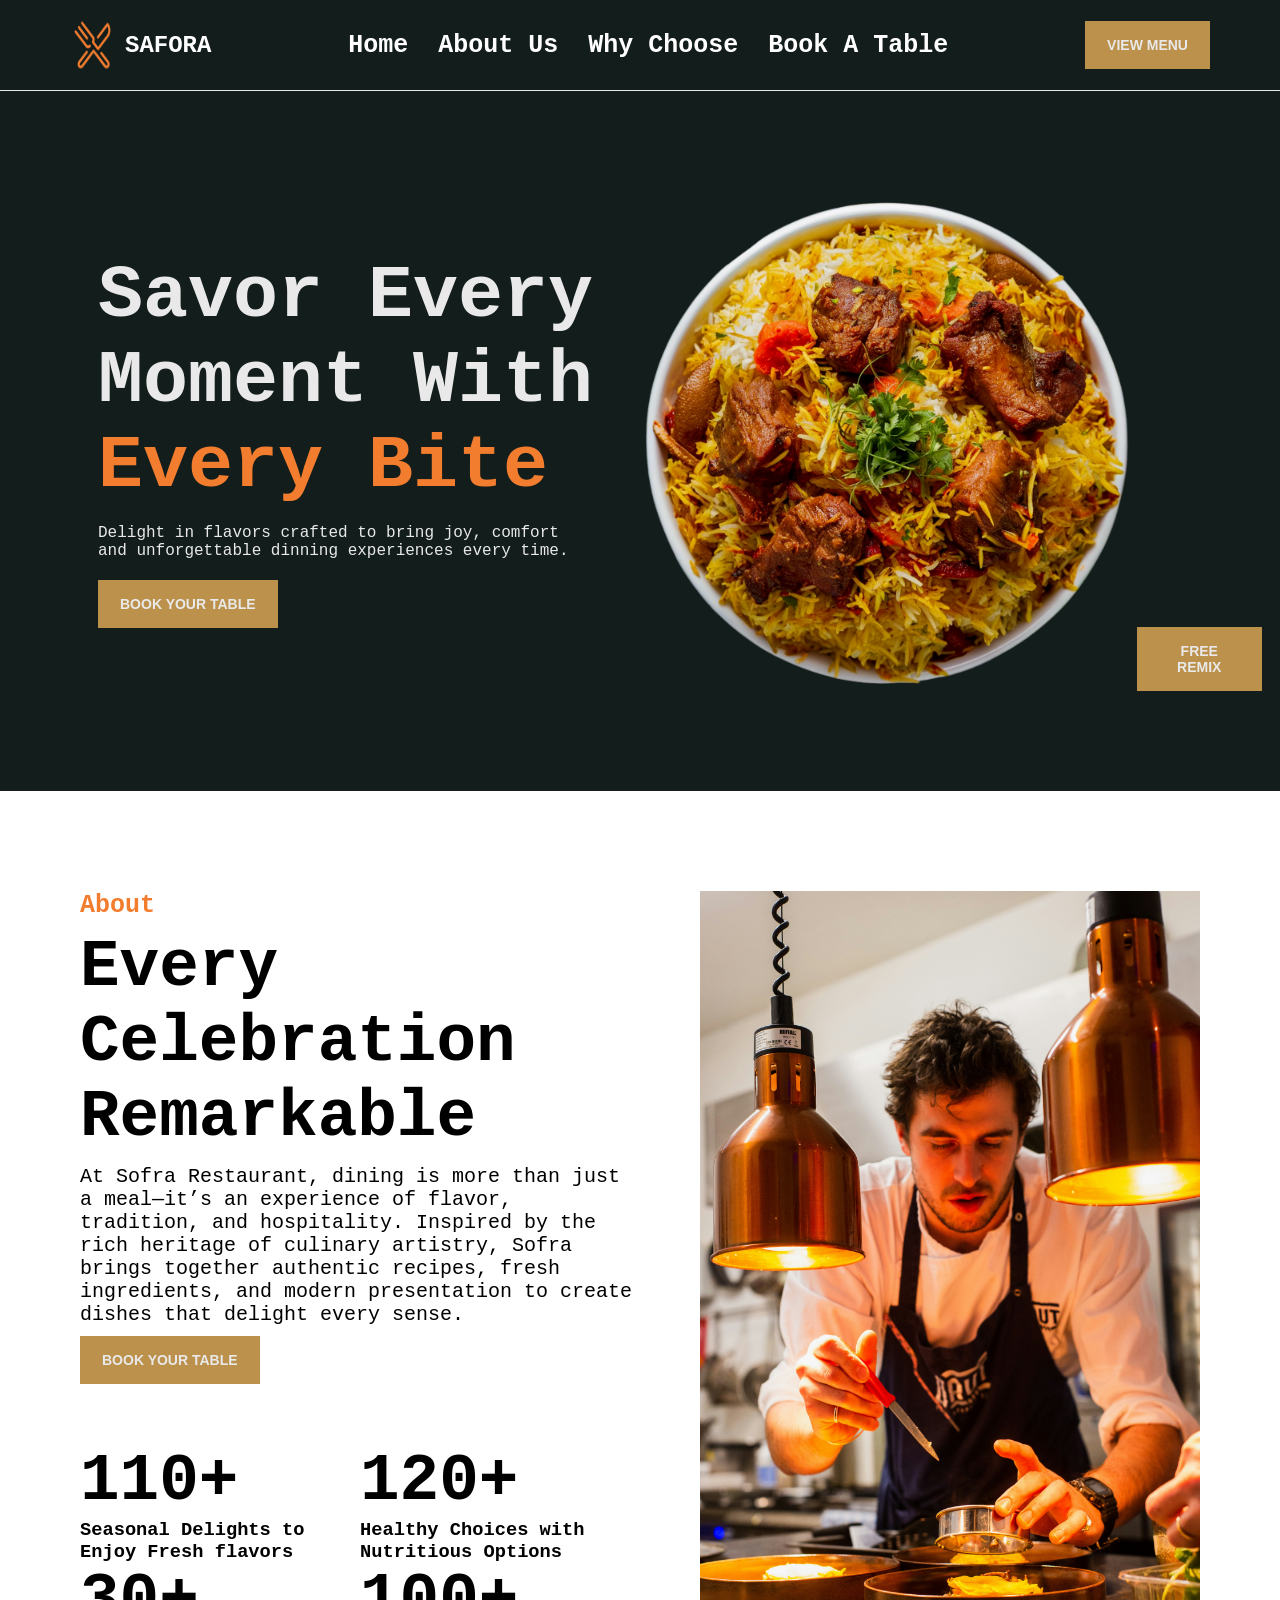
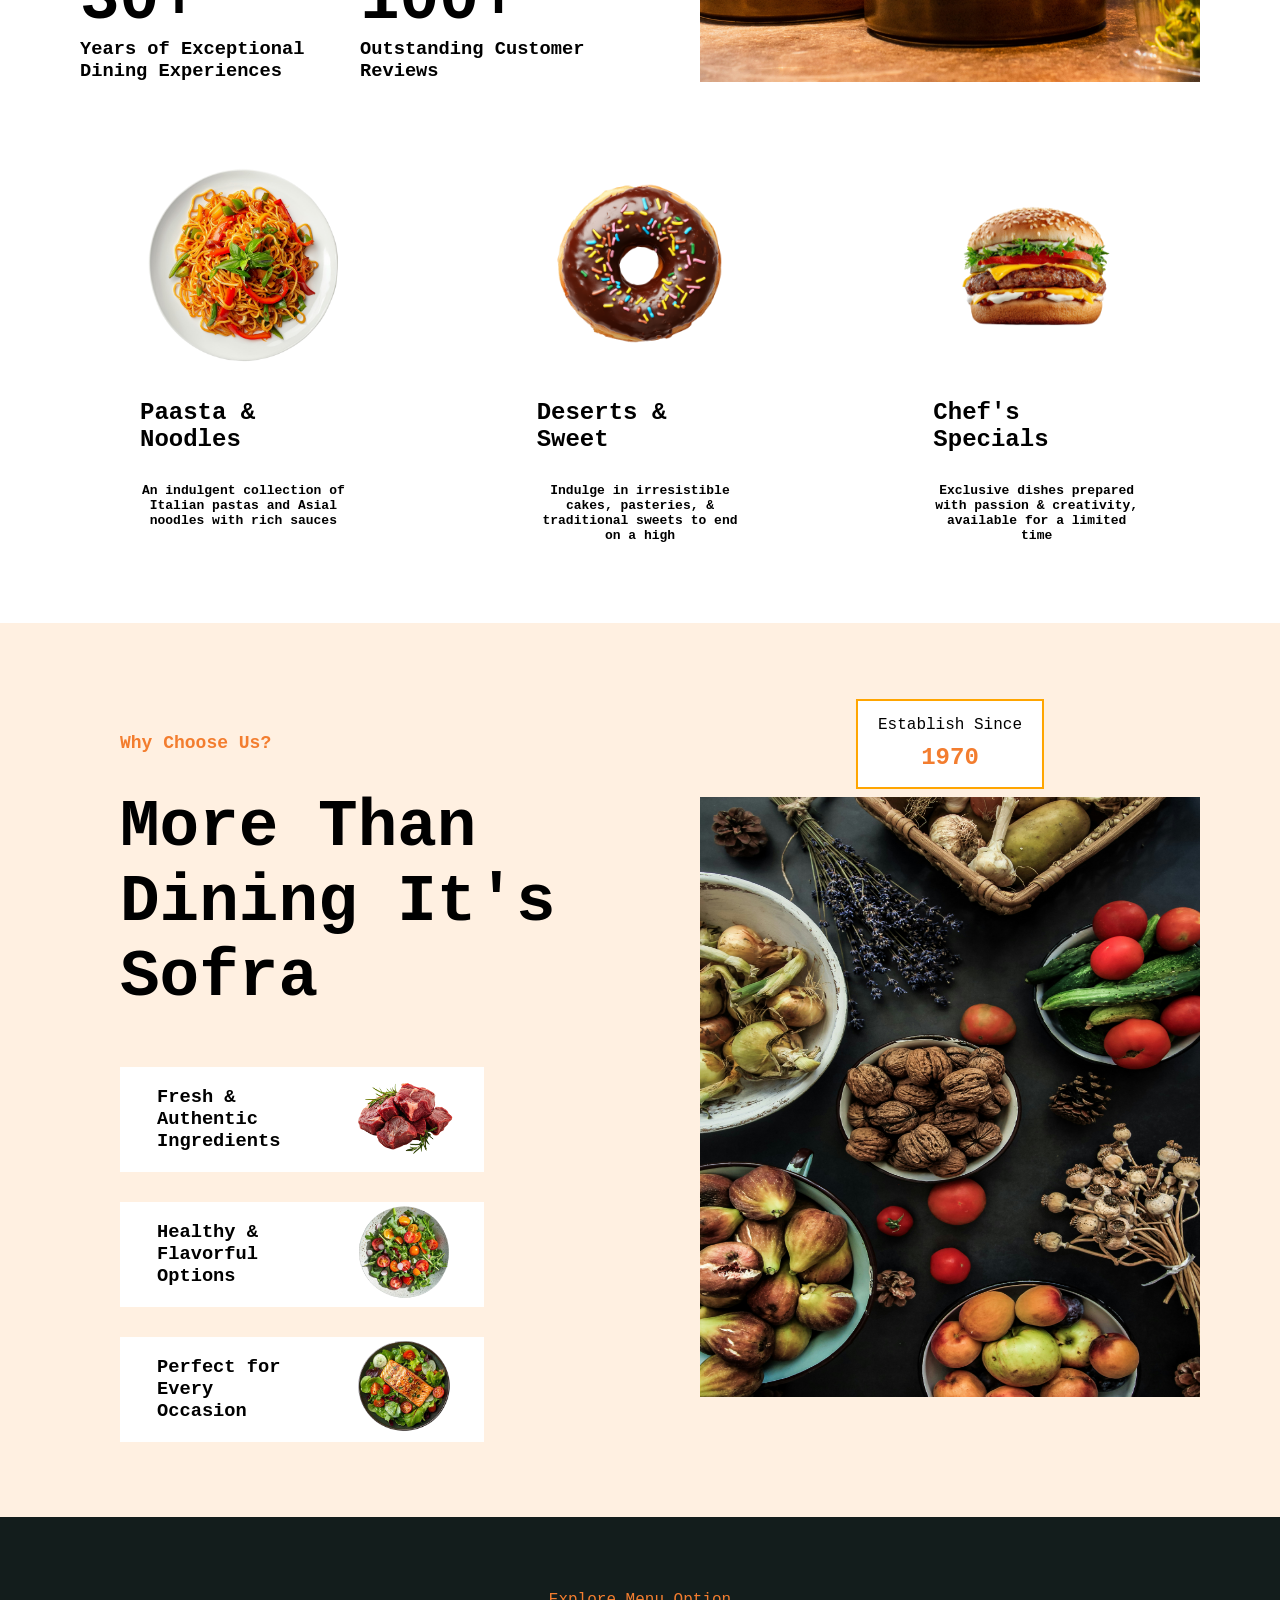
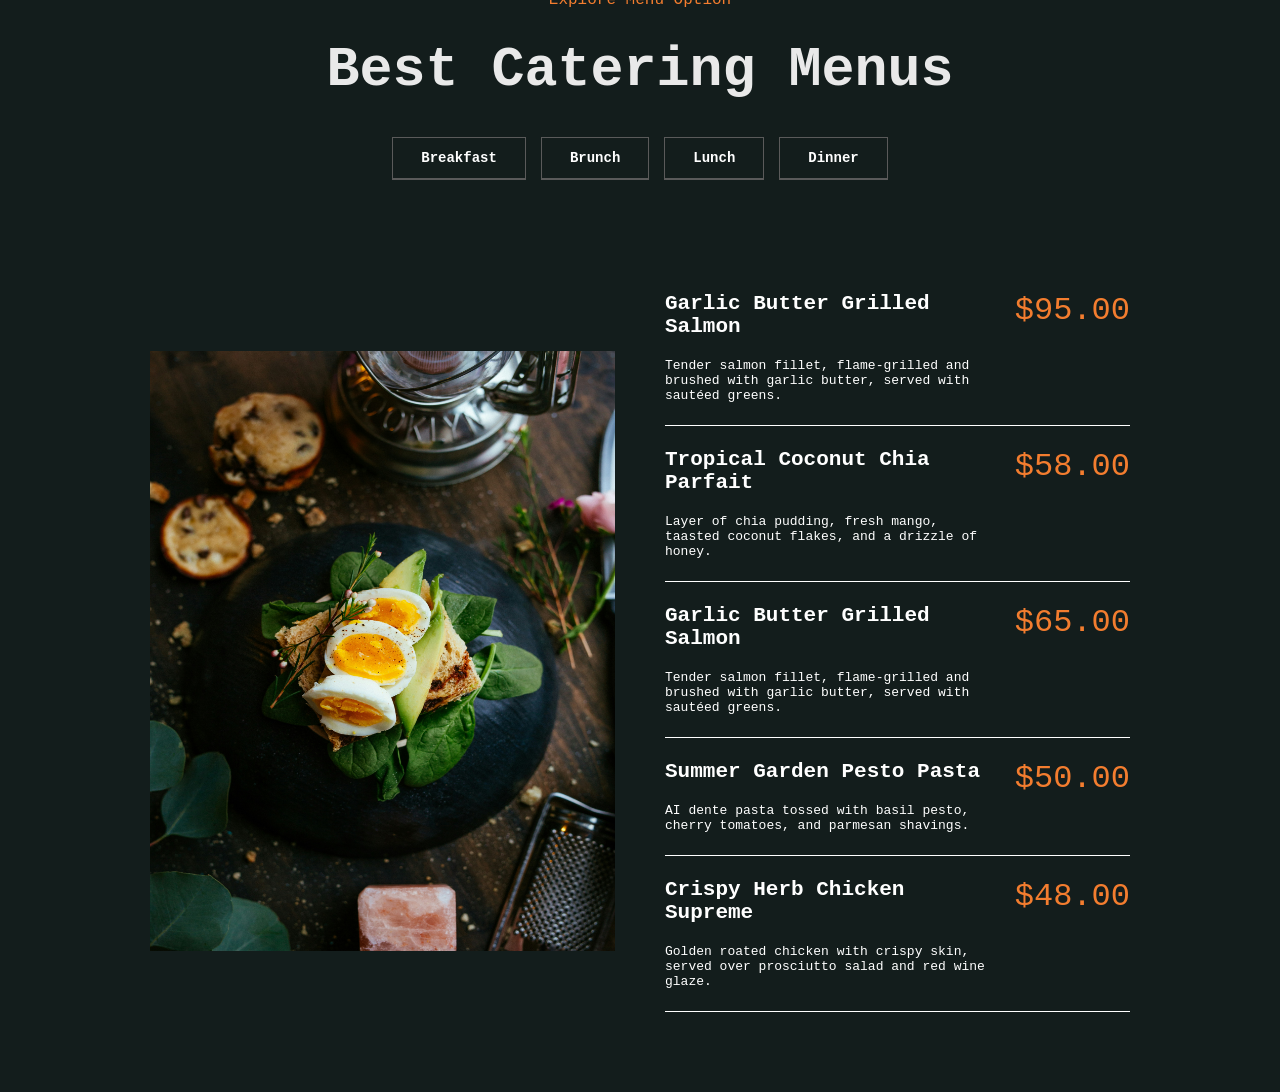
==== project1/index.html @ ea28f48d "Updated portfolio website" ====
<!DOCTYPE html>
<html lang="en">

<head>
    <meta charset="UTF-8">
    <meta name="viewport" content="width=device-width, initial-scale=1.0">
    <title>Document</title>
    <link rel="stylesheet" href="style.css">
</head>

<body>
    <!-- ================= NAVBAR ================= -->
    <nav>

        <!-- logo aur website name -->
        <div class="logoImg">
            <img src="forkknife.png" alt="">
            <h1>SAFORA</h1>
        </div>

        <!-- navbar links -->
        <div class="navbar">
            <h4>Home</h4>
            <h4>About Us</h4>
            <h4>Why Choose</h4>
            <h4>Book a table</h4>
        </div>

        <!-- desktop menu button -->
        <div class="menu">
            <button>VIEW MENU</button>
        </div>

        <!-- mobile hamburger icon -->
        <div class="hamburger">
            <img src="hamburger.png" alt="">
        </div>

    </nav>
    <!-- navbar ke niche wali line -->
    <div class="break"></div>
    <!-- ================= HERO SECTION ================= -->
    <div class="hero">

        <!-- left side content -->
        <div class="left">

            <!-- main heading -->
            <h1>
                Savor Every moment with
                <span class="rangila">every bite</span>
            </h1>

            <!-- short description -->
            <p>
                Delight in flavors crafted to bring joy, comfort and unforgettable
                dinning experiences every time.
            </p>

            <!-- table booking button -->
            <button>BOOK YOUR TABLE</button>

        </div>

        <!-- right side image aur remix button -->
        <div class="right">

            <!-- hero food image -->
            <img src="foodplate1.png" alt="">

            <!-- remix button -->
            <button>free remix</button>

        </div>

    </div>
    <!-- mobile view me dikhne wala remix button -->
    <div class="button">
        <button>free remix</button>
    </div>
    <!-- ================= ABOUT SECTION ================= -->

    <div class="main">

        <!-- about section ka first part -->
        <div class="first">

            <!-- left side content -->
            <div class="left">

                <!-- section label -->
                <p id="about">About</p>

                <!-- main heading -->
                <h1>Every Celebration Remarkable</h1>

                <!-- restaurant description -->
                <p>
                    At Sofra Restaurant, dining is more than just a meal—it’s an
                    experience of flavor, tradition, and hospitality. Inspired by
                    the rich heritage of culinary artistry, Sofra brings together
                    authentic recipes, fresh ingredients, and modern presentation
                    to create dishes that delight every sense.
                </p>

                <!-- book table button -->
                <button class="booktable-btn">Book Your Table</button>


                <!-- restaurant stats -->
                <div class="grid">

                    <!-- stat 1 -->
                    <div class="grid1 grid-center">
                        <h1>110+</h1>
                        <h3>Seasonal Delights to Enjoy Fresh flavors</h3>
                    </div>

                    <!-- stat 2 -->
                    <div class="grid2 grid-center">
                        <h1>120+</h1>
                        <h3>Healthy Choices with Nutritious Options</h3>
                    </div>

                    <!-- stat 3 -->
                    <div class="grid3 grid-center">
                        <h1>30+</h1>
                        <h3>Years of Exceptional Dining Experiences</h3>
                    </div>

                    <!-- stat 4 -->
                    <div class="grid4 grid-center">
                        <h1>100+</h1>
                        <h3>Outstanding Customer Reviews</h3>
                    </div>

                </div>
                <!-- stats grid end -->

            </div>
            <!-- left side content end -->


            <!-- right side chef image -->
            <div class="right">
                <img src="chef.jpg" alt="">
            </div>

            <!-- mobile view me image ki jagah divider line -->
            <div class="breaker"></div>

        </div>
        <!-- first about section end -->
    </div>
    <!-- main section end -->


    <!-- ================= FOOD CATEGORIES SECTION ================= -->
    <div class="second">
        <!-- saare food category cards ka container -->
        <div class="secondgrid">
            <!-- category 1 -->
            <div class="second-grid1 grid-img">
                <!-- category image -->
                <img src="paastaandnoodles.png" alt="">
                <!-- category title -->
                <h2>Paasta & Noodles</h2>
                <!-- category description -->
                <h5>
                    An indulgent collection of Italian pastas and Asial noodles
                    with rich sauces
                </h5>
            </div>

            <!-- category 2 -->
            <div class="second-grid2 grid-img">
                <!-- category image -->
                <img src="donut.png" alt="">
                <!-- category title -->
                <h2>Deserts & Sweet</h2>
                <!-- category description -->
                <h5>
                    Indulge in irresistible cakes, pasteries, &
                    traditional sweets to end on a high
                </h5>
            </div>


            <!-- category 3 -->
            <div class="second-grid3 grid-img">
                <!-- category image -->
                <img src="macburger.png" alt="">
                <!-- category title -->
                <h2>Chef's Specials</h2>
                <!-- category description -->
                <h5>
                    Exclusive dishes prepared with passion &
                    creativity, available for a limited time
                </h5>
            </div>

        </div>
        <!-- food categories grid end -->

    </div>
    <!-- ================= FOOD CATEGORIES SECTION END ================= -->

    <!-- ================= WHY CHOOSE US SECTION ================= -->
    <div class="third">
        <!-- left side content -->
        <div class="left">
            <!-- section label -->
            <h6>Why Choose Us?</h6>
            <!-- main heading -->
            <h1>More Than Dining It's Sofra</h1>

            <!-- reasons/features container -->
            <div class="thirdgrid">
                <!-- feature 1 -->
                <div class="thirdgrid3">
                    <!-- feature title -->
                    <div class="h3">
                        <h3>Fresh & Authentic Ingredients</h3>
                    </div>
                    <!-- feature icon -->
                    <div class="img">
                        <img src="fresh2.png" alt="">
                    </div>
                </div>


                <!-- feature 2 -->
                <div class="thirdgrid3">
                    <!-- feature title -->
                    <div class="h3">
                        <h3>Healthy & Flavorful Options</h3>
                    </div>
                    <!-- feature icon -->
                    <div class="img">
                        <img src="healthy5.png" alt="">
                    </div>
                </div>


                <!-- feature 3 -->
                <div class="thirdgrid3">
                    <!-- feature title -->
                    <div class="h3">
                        <h3>Perfect for Every Occasion</h3>
                    </div>
                    <!-- feature icon -->
                    <div class="img">
                        <img src="perfect1.png" alt="">
                    </div>
                </div>
            </div>
            <!-- reasons/features container end -->
        </div>
        <!-- left side content end -->


        <!-- right side image section -->
        <div class="right">
            <!-- image ke upar floating card -->
            <div class="uppar-img">
                <!-- card heading -->
                <div class="p1">Establish Since</div>
                <!-- establishment year -->
                <div class="p2">1970</div>
            </div>
            <!-- main image -->
            <img src="foodingredients.jpg" alt="">
        </div>
        <!-- right side image section end -->
    </div>
    <!-- ================= WHY CHOOSE US SECTION END ================= -->

    <!-- ================= MENU SECTION ================= -->
    <div class="fourth">
        <!-- section heading -->
        <div class="section1">
            <!-- small heading -->
            <p>Explore Menu Option</p>
            <!-- main heading -->
            <h1>Best Catering Menus</h1>
        </div>


        <!-- menu category buttons -->
        <div class="section2">
            <!-- breakfast button -->
            <div class="section-grid1">Breakfast</div>
            <!-- brunch button -->
            <div class="section-grid1">Brunch</div>
            <!-- lunch button -->
            <div class="section-grid1">Lunch</div>
            <!-- dinner button -->
            <div class="section-grid1">Dinner</div>

        </div>


        <!-- menu content section -->
        <div class="section3">
            <!-- left side food image -->
            <div class="left">
                <img src="foodimage.jpg" alt="">
            </div>


            <!-- right side menu items -->
            <div class="right">
                <!-- menu items container -->
                <div class="section3-grid">


                    <!-- menu item 1 -->
                    <div class="section3-grid1">
                        <!-- dish details -->
                        <div class="content">
                            <h3>Garlic Butter Grilled Salmon</h3>
                            <p>
                                Tender salmon fillet, flame-grilled and brushed
                                with garlic butter, served with sautéed greens.
                            </p>
                        </div>
                        <!-- dish price -->
                        <div class="content-price">
                            <h1>$95.00</h1>
                        </div>
                    </div>
                    <!-- divider line -->
                    <div class="section3-grid1-breaker"></div>


                    <!-- menu item 2 -->
                    <div class="section3-grid1">
                        <div class="content">
                            <h3>Tropical Coconut Chia Parfait</h3>
                            <p>
                                Layer of chia pudding, fresh mango,
                                taasted coconut flakes, and a drizzle of honey.
                            </p>
                        </div>
                        <div class="content-price">
                            <h1>$58.00</h1>
                        </div>
                    </div>
                    <!-- divider line -->
                    <div class="section3-grid1-breaker"></div>


                    <!-- menu item 3 -->
                    <div class="section3-grid1">
                        <div class="content">
                            <h3>Garlic Butter Grilled Salmon</h3>
                            <p>
                                Tender salmon fillet, flame-grilled and brushed
                                with garlic butter, served with sautéed greens.
                            </p>
                        </div>
                        <div class="content-price">
                            <h1>$65.00</h1>
                        </div>
                    </div>
                    <!-- divider line -->
                    <div class="section3-grid1-breaker"></div>


                    <!-- menu item 4 -->
                    <div class="section3-grid1">
                        <div class="content">
                            <h3>Summer Garden Pesto Pasta</h3>
                            <p>
                                AI dente pasta tossed with basil pesto,
                                cherry tomatoes, and parmesan shavings.
                            </p>
                        </div>
                        <div class="content-price">
                            <h1>$50.00</h1>
                        </div>
                    </div>
                    <!-- divider line -->
                    <div class="section3-grid1-breaker"></div>


                    <!-- menu item 5 -->
                    <div class="section3-grid1">
                        <div class="content">
                            <h3>Crispy Herb Chicken Supreme</h3>
                            <p>
                                Golden roated chicken with crispy skin,
                                served over prosciutto salad and red wine glaze.
                            </p>
                        </div>
                        <div class="content-price">
                            <h1>$48.00</h1>
                        </div>

                    </div>
                    <!-- divider line -->
                    <div class="section3-grid1-breaker"></div>
                </div>
                <!-- menu items container end -->
            </div>
            <!-- right side menu items end -->
        </div>
        <!-- menu content section end -->
        <!-- future section ke liye placeholder -->
        <div class="section4"></div>
        <!-- future section ke liye placeholder -->
        <div class="section5"></div>
    </div>
    <!-- ================= MENU SECTION END ================= -->
    </div>
</body>

</html>
---- project1/style.css ----
/* basic reset aur default settings */
* {
    margin: 0px;
    padding: 0px;
    box-sizing: border-box;
}

html,
body {
    width: 100%;
    height: 100%;
}

body {
    font-family: 'Courier New', Courier, monospace;
}

/* website ke saare colors yaha store kiye hain */
:root {
    --gray-green: #131D1C;
    --dark-orange: #F37D2F;
    --yellow: #BC914C;
    --skin-color: #FFF0E1;
    --white: #e9e9e9;
    --black: #0c0c0c;
}


/* ================= NAVBAR SECTION ================= */

/* navbar ka main container */
nav {
    display: flex;
    align-items: center;
    justify-content: space-between;
    background-color: var(--gray-green);
    color: white;
    padding: 15px 70px;
    width: 100%;
}

/* navbar ke links ka container */
.navbar {
    display: flex;
    align-items: center;
    justify-content: center;
    gap: 30px;
}

/* Home, About Us, Why Choose jaise links */
.navbar h4 {
    font-size: 25px;
    text-transform: capitalize;
}


/* logo aur restaurant name ko ek line me rakhne ke liye */
.logoImg {
    display: flex;
    align-items: center;
    gap: 10px;
}

/* logo image ka size */
.logoImg img {
    height: 60px;
    width: 45px;
}


/* website ke saare buttons ki common styling */
button {
    border: none;
    background-color: var(--yellow);
    color: var(--white);
    padding: 16px 22px;
    font-size: 14px;
    font-weight: 600;
    text-transform: uppercase;
    cursor: pointer;
    transition: all 0.3s ease;
}


/* mobile view me hamburger icon hidden rahega */
.hamburger {
    display: none;
}

/* hamburger icon ki image */
.hamburger img {
    height: 25px;
    filter: brightness(0) invert(1);
}


/* navbar ke niche wali white line */
.break {
    height: 1px;
    background-color: var(--white);
    width: 100%;
}


/* ================= NAVBAR RESPONSIVE ================= */

/* tablet aur mobile ke liye */
@media (max-width:1120px) {

    /* navbar ki side padding kam kar di */
    nav {
        padding: 15px 30px;
    }

    /* navbar links hide kar diye */
    .navbar {
        display: none;
    }

    /* view menu button hide kar diya */
    .menu {
        display: none;
    }

    /* hamburger icon show kar diya */
    .hamburger {
        display: flex;
    }
}

/* ================= HERO SECTION ================= */

/* hero section ka main container
   left side text aur right side image ko ek row me rakhta hai */
.hero {
    background-color: var(--gray-green);
    color: var(--white);
    min-height: 700px;
    width: 100%;
    display: flex;
    align-items: center;
    justify-content: space-between;
    padding: 0 18px;
}

/* hero ke left side ka content
   heading, paragraph aur button */
.hero .left {
    padding-left: 80px;
    width: 50%;
    display: flex;
    flex-direction: column;
}

/* main heading */
.hero .left h1 {
    padding: 0 0 15px 0;
    font-size: 75px;
    white-space: wrap;
    text-transform: capitalize;
}

/* heading ke highlighted words */
.hero .left h1 .rangila {
    color: var(--dark-orange);
}

/* book your table button ko left side rakhne ke liye */
.hero .left button {
    align-self: flex-start;
}

/* heading ke niche wala description text */
.hero .left p {
    width: 90%;
    align-self: flex-start;
    padding-bottom: 20px;
}

/* hero ke right side ka container */
.hero .right {
    display: flex;
    align-items: center;
}

/* food image */
.hero .right img {
    width: 100%;
    max-width: 500px;
    height: auto;
}

/* image ke niche wala free remix button */
.hero .right button {
    align-self: flex-end;
}


/* ================= HERO RESPONSIVE ================= */

/* tablet aur choti screens ke liye */
@media (max-width:1120px) {

    /* image aur text ko upar niche kar diya */
    .hero {
        flex-direction: column;
    }

    /* left content ko center me le aaye */
    .hero .left {
        width: 100%;
        align-items: center;
        justify-content: center;
        display: flex;
        margin-top: 80px;
        padding-left: 0;
        margin-bottom: 30px;
    }

    /* heading responsive size me */
    .hero .left h1 {
        font-size: 6vw;
        text-align: center;
        align-self: center;
    }

    /* paragraph responsive size me */
    .hero .left p {
        font-size: 3vw;
        text-align: center;
        align-self: center;
    }

    /* button center me */
    .hero .left button {
        text-align: center;
        align-self: center;
    }

    /* image section ko center me rakha */
    .hero .right {
        display: flex;
        flex-direction: column;
        align-items: center;
        width: 100%;
        margin-bottom: 30px;
    }

    /* free remix button image ke corner me */
    .hero .right button {
        align-self: flex-end;
        margin-top: -40px;
        margin-right: 10px;
    }
}


/* ================= MOBILE REMIX BUTTON ================= */

/* mobile ke liye alag button container
   desktop par hidden rahega */
.button {
    width: 100%;
    display: none;
    justify-content: end;
}

/* mobile screen ke liye */
@media (max-width:800px) {

    /* image wala remix button hide kar diya */
    .hero .right button {
        display: none;
    }

    /* image ko responsive rakha */
    .hero .right img {
        min-width: auto;
    }

    /* niche wala remix button show kar diya */
    .button {
        display: flex;
        padding-right: 20px;
    }
}

/* ================= ABOUT SECTION ================= */

/* hero section ke baad start hone wala about section */
.main {
    margin-top: 100px;
    width: 100%;
}

/* left side ke content ko column me arrange karne ke liye */
.main .first .left {
    display: flex;
    align-items: center;
    gap: 10px;
}

/* about section ka main container
   left me text aur right me chef image */
.main .first {
    display: flex;
    justify-content: space-around;
    width: 100%;
}

/* orange color wala "About" text */
.main .first .left #about {
    color: var(--dark-orange);
    font-weight: 700;
    font-size: 25px;
}

/* about section ka paragraph */
.main .first .left p {
    font-size: 20px;
}

/* left side ka pura content area */
.main .first .left {
    align-items: flex-start;
    flex-direction: column;
    width: 50%;
    padding-left: 80px;
}

/* main heading
   "Every Celebration Remarkable" */
.main .first .left h1 {
    font-size: 66px;
}

/* stats wale boxes ka grid
   110+, 120+, 30+, 100+ */
.main .first .left .grid {
    padding-top: 50px;
    display: grid;
    height: 50%;
    width: 100%;
    grid-template-columns: 1fr 1fr;
    grid-template-rows: 1fr 1fr;
}

/* right side me chef image wala area */
.main .first .right {
    display: flex;
    justify-content: end;
    padding-right: 80px;
    width: 50%;
}

/* chef image */
.main .first .right img {
    width: 100%;
    max-width: 500px;
    height: auto;
}

/* mobile view me dikhne wali divider line */
.main .first .breaker {
    display: none;
    width: 100%;
    height: 1px;
    background-color: var(--black);
}


/* ================= ABOUT RESPONSIVE ================= */

/* tablet aur small laptop screens ke liye */
@media (max-width:1120px) {

    /* image aur content ko upar niche kar diya */
    .main .first {
        flex-direction: column;
        align-items: center;
        max-width: 1400px;
        margin: auto;
    }

    /* content ko center me align kiya */
    .main .first .left {
        width: 100%;
        align-items: center;
        justify-content: center;
        padding: 0 50px;
    }

    /* About text center me */
    .main .first .left #about {
        text-align: center;
    }

    /* heading responsive size me */
    .main .first .left h1 {
        text-align: center;
        font-size: 6vw;
    }

    /* paragraph responsive size me */
    .main .first .left p {
        font-size: 3vw;
        text-align: center;
    }

    /* book table button center me */
    .main .first .booktable-btn {
        align-self: center;
    }

    /* stats boxes ke beech gap */
    .grid {
        gap: 30px;
    }

    /* har stat item ko center me */
    .grid-center {
        display: flex;
        flex-direction: column;
        align-items: center;
    }

    /* stats number */
    .grid-center h1 {
        font-size: 50px;
    }

    /* stats description */
    .grid-center h3 {
        font-size: 18px;
        font-weight: 400;
        text-align: center;
    }

    /* stats description responsive size me */
    .main .first .left .grid .grid-center h3 {
        font-size: 2vw;
    }

    /* image ko center me le aaye */
    .main .first .right {
        width: 100%;
        padding: 50px 0;
        align-items: center;
        justify-content: center;
    }
}


/* ================= ABOUT MOBILE VIEW ================= */

@media (max-width:800px) {

    /* 2x2 grid ko ek column me convert kar diya */
    .main .first .left .grid {
        display: flex;
        flex-direction: column;
        gap: 30px;
    }

    /* stats text mobile me readable rahe */
    .main .first .left .grid .grid-center h3 {
        line-height: 30px;
        font-size: 4vw;
    }

    /* chef image hide kar di */
    .main .first .right {
        display: none;
    }

    /* image ki jagah divider line show hogi */
    .main .first .breaker {
        display: flex;
    }
}

/* ================= FOOD CATEGORIES SECTION ================= */

/* pasta, desserts aur chef specials wala section */
.second {
    width: 100%;
    display: flex;
    align-items: center;
    padding: 80px 140px;
    justify-content: space-around;
}

/* tino cards ko grid me arrange kiya hai */
.secondgrid {
    display: grid;
    gap: 190px;
    grid-template-rows: 1fr;
    grid-template-columns: 1fr 1fr 1fr;
}

/* har card ki image */
.secondgrid .grid-img img {
    width: 100%;
    max-width: 300px;
}

/* ek single food card */
.secondgrid .grid-img {
    display: flex;
    flex-direction: column;
    align-items: center;
    gap: 30px;
}

/* card heading
   jaise Pasta & Noodles */
.secondgrid .grid-img h2 {
    font-weight: 550;
}

/* card description */
.secondgrid .grid-img h5 {
    text-align: center;
    font-size: 13px;
}


/* ================= FOOD CATEGORIES RESPONSIVE ================= */

/* tablet aur small laptop screens ke liye */
@media (max-width:1120px) {

    /* side padding kam kar di */
    .second {
        width: 100%;
        padding: 80px 50px;
    }

    /* 3 columns se 2 columns kar diya */
    .secondgrid {
        grid-template-columns: 1fr 1fr;
        gap: 40px;
    }

    /* description text responsive */
    .secondgrid .grid-img h5 {
        text-align: center;
        font-size: 2vw;
        white-space: wrap;
    }
}


/* ================= FOOD CATEGORIES MOBILE VIEW ================= */

@media (max-width:800px) {

    /* saare cards ek ke niche ek */
    .secondgrid {
        grid-template-rows: 1fr 1fr 1fr;
        grid-template-columns: 1fr;
    }

    /* mobile ke liye text size */
    .secondgrid .grid-img h5 {
        text-align: center;
        font-size: 3vw;
        white-space: wrap;
    }
}

/* ================= WHY CHOOSE US SECTION ================= */

/* why choose us wala pura section */
.third {
    background-color: var(--skin-color);
    display: flex;
    min-height: 700px;
    width: 100%;
    padding: 60px 20px;
}

/* left side ka content
   heading aur feature cards */
.third .left {
    display: flex;
    flex-direction: column;
    align-items: flex-start;
    width: 50%;
    margin-top: 50px;
    padding-left: 100px;
    gap: 37px;
}

/* orange color wala heading text */
.third .left h6 {
    width: 100%;
    font-size: 18px;
    color: var(--dark-orange);
}

/* main heading
   More Than Dining It's Sofra */
.third .left h1 {
    font-size: 66px;
}

/* right side image section */
.third .right {
    width: 50%;
    display: flex;
    align-items: center;
    justify-content: center;
    flex-direction: column;
    position: relative;
    padding-top: 55px;
}

/* main image */
.third .right img {
    max-width: 500px;
    width: 100%;
    height: 100%;
    max-height: 600px;
}

/* image ke upar wala establish since card */
.third .right .uppar-img {
    flex-direction: column;
    border: 2px solid orange;
    height: 90px;
    display: flex;
    align-items: center;
    justify-content: space-around;
    padding: 10px 20px;
    position: absolute;
    top: 16px;
    background-color: white;
    left: 50%;
    transform: translateX(-50%);
}

/* establish year (1970) */
.third .right .uppar-img .p2 {
    color: var(--dark-orange);
    font-weight: 550;
    font-size: 24px;
}


/* fresh ingredients, healthy options,
   perfect occasion wale cards ka container */
.thirdgrid {
    display: grid;
    width: 100%;
    grid-template-columns: 1fr;
    grid-template-rows: 1fr 1fr 1fr;
}

/* single feature card */
.thirdgrid .thirdgrid3 {
    display: flex;
    align-items: center;
    gap: 50px;
    margin: 15px 0;
    background-color: white;
    width: 70%;
}

/* card ke image area ki width */
.thirdgrid .thirdgrid3 .img {
    width: 50%;
}

/* card ke text area ki width */
.thirdgrid .thirdgrid3 .h3 {
    width: 67%;
    padding-left: 37px;
}

/* card icon/image */
.thirdgrid .thirdgrid3 .img img {
    width: 100%;
    max-width: 100px;
}


/* ================= WHY CHOOSE US MOBILE VIEW ================= */

@media (max-width:800px) {

    /* left aur right ko upar niche kar diya */
    .third {
        display: flex;
        flex-direction: column;
        align-items: center;
        padding: 20px 20px 0 20px;
    }

    /* left content center me */
    .third .left {
        width: 100%;
        padding: 0;
        gap: 10px;
        align-items: center;
        justify-content: center;
    }

    /* heading responsive size me */
    .third .left h1 {
        font-size: 7vw;
        text-align: center;
        align-self: center;
    }

    /* orange heading responsive size me */
    .third .left h6 {
        text-align: center;
        font-size: 5vw;
        align-self: center;
    }

    /* feature cards full width me */
    .left .thirdgrid .thirdgrid3 {
        width: 100%;
    }

    /* image section full width me */
    .third .right {
        width: 100%;
    }
}


/* ================= WHY CHOOSE US TABLET VIEW ================= */

@media (max-width:1120px) {

    /* layout ko column me convert kar diya */
    .third {
        display: flex;
        flex-direction: column;
        align-items: center;
        padding: 20px 20px 0 20px;
    }

    /* content center me */
    .third .left {
        width: 100%;
        padding: 0;
        gap: 10px;
        align-items: center;
        justify-content: center;
    }

    /* heading responsive */
    .third .left h1 {
        font-size: 7vw;
        text-align: center;
        align-self: center;
    }

    /* sub heading responsive */
    .third .left h6 {
        text-align: center;
        font-size: 5vw;
        align-self: center;
    }

    /* cards ko center me arrange kiya */
    .left .thirdgrid {
        display: flex;
        flex-direction: column;
        align-items: center;
        width: 100%;
    }

    /* cards ki width badha di */
    .left .thirdgrid .thirdgrid3 {
        width: 80%;
    }

    /* card ke andar content ko evenly spread kiya */
    .thirdgrid .thirdgrid3 {
        display: flex;
        align-items: center;
        justify-content: space-between;
    }

    /* image section full width me */
    .third .right {
        width: 100%;
    }

    /* establish since text center me */
    .third .right .uppar-img .p1 {
        text-align: center;
    }
}

/* ================= MENU SECTION ================= */

/* dark background wala menu section */
.fourth {
    background-color: var(--gray-green);
    display: flex;
    flex-direction: column;
    min-height: 700px;
    width: 100%;
    padding: 80px 150px;
}


/* ================= MENU HEADING ================= */

/* menu section ki heading aur subheading */
.fourth .section1 {
    width: 100%;
    height: 100px;
    display: flex;
    flex-direction: column;
    align-items: center;
    justify-content: center;
    gap: 30px;
}

/* Explore Menu Option text */
.section1 p {
    color: var(--dark-orange);
}

/* Best Catering Menus heading */
.section1 h1 {
    color: var(--white);
    font-size: 55px;
}


/* ================= MENU CATEGORY BUTTONS ================= */

/* breakfast, brunch, lunch, dinner buttons */
.section2 {
    display: flex;
    align-items: center;
    justify-content: center;
    gap: 15px;
    margin-top: 40px;
}

/* single category button */
.section2 .section-grid1 {
    color: white;
    border: 1px solid #5a5a5a;
    border-bottom: 2px solid #5a5a5a;
    padding: 12px 28px;
    cursor: pointer;
    transition: all 0.3s ease;
    font-size: 14px;
    font-weight: 600;
}

/* hover karne par orange color */
.section2 .section-grid1:hover {
    border-color: var(--dark-orange);
    color: var(--dark-orange);
}


/* ================= MENU ITEMS SECTION ================= */

/* left image aur right menu items */
.section3 {
    display: flex;
    gap: 50px;
    margin-top: 90px;
}

/* left side food image area */
.section3 .left {
    display: flex;
    width: 50%;
    align-items: center;
    justify-content: center;
    padding-top: 20px;
}

/* food image */
.section3 .left img {
    max-width: 500px;
    width: 100%;
    height: 100%;
    max-height: 600px;
}

/* right side menu items list */
.section3 .right {
    display: grid;
    grid-template-columns: 1fr;
    gap: 20px;
    width: 50%;
}

/* ek single menu item */
.right .section3-grid1 {
    color: white;
    display: flex;
    justify-content: space-between;
    padding: 22px 0;
    gap: 10px;
}

/* menu item ka naam aur description */
.section3-grid1 .content {
    width: 70%;
    gap: 20px;
    display: flex;
    flex-direction: column;
}

/* dish ka naam */
.section3-grid1 .content h3 {
    font-size: 21px;
}

/* dish ki description */
.section3-grid1 .content p {
    font-size: 13px;
}

/* har menu item ke niche divider line */
.section3-grid1-breaker {
    height: 1px;
    background-color: white;
}

/* dish ki price */
.section3-grid1 .content-price h1 {
    color: var(--dark-orange);
    font-weight: 100;
}
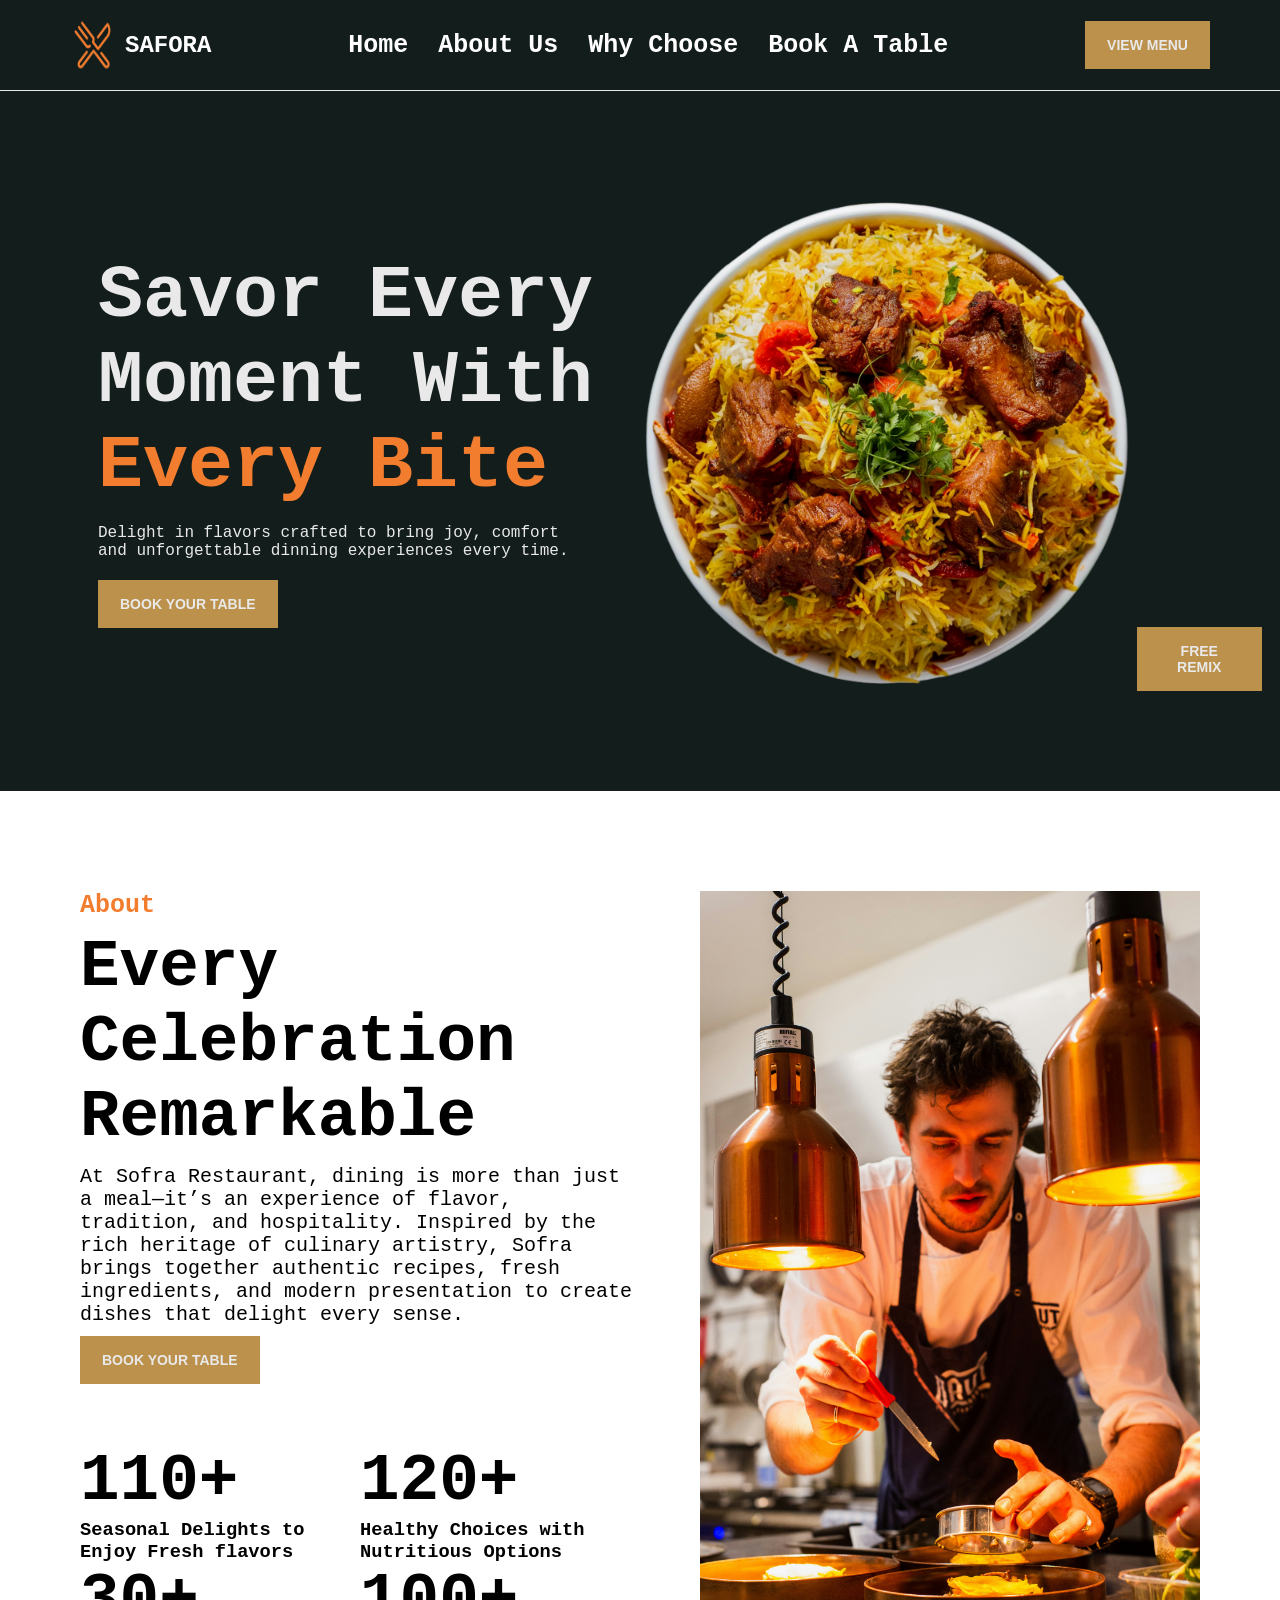
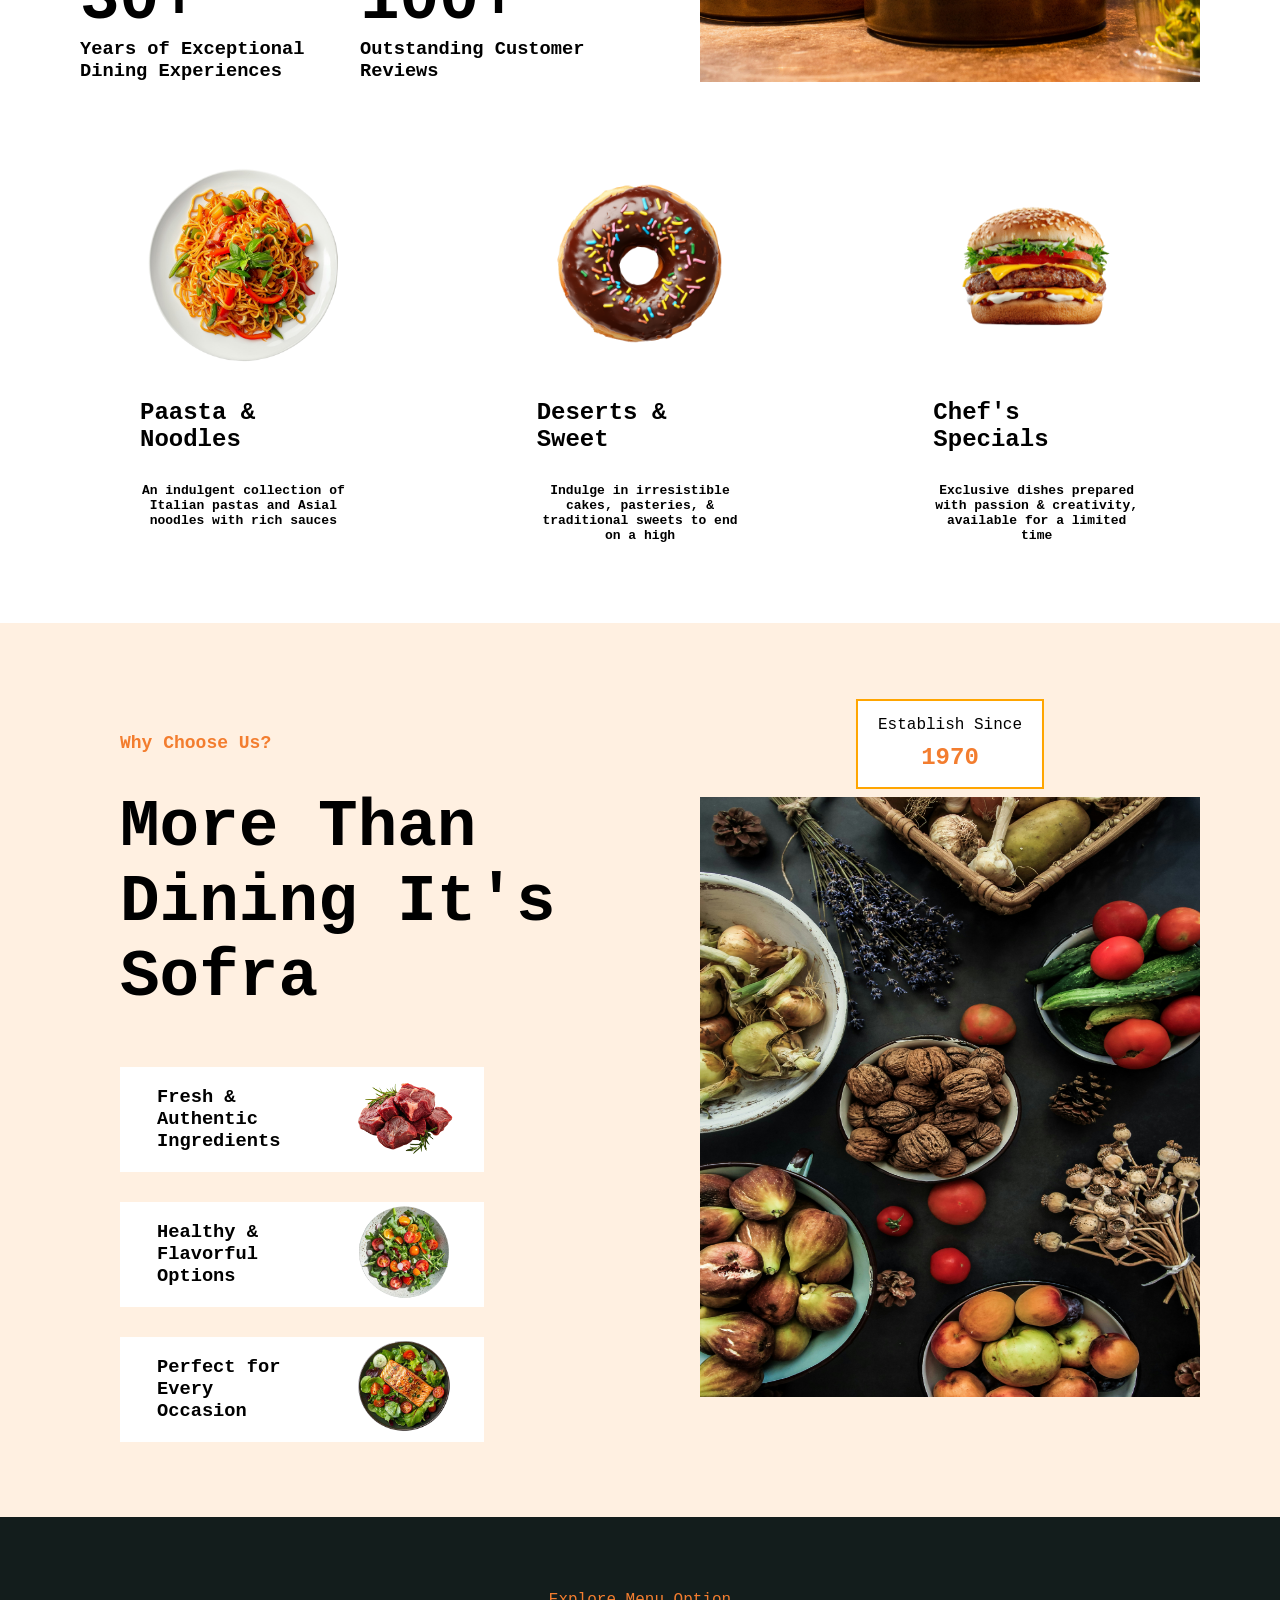
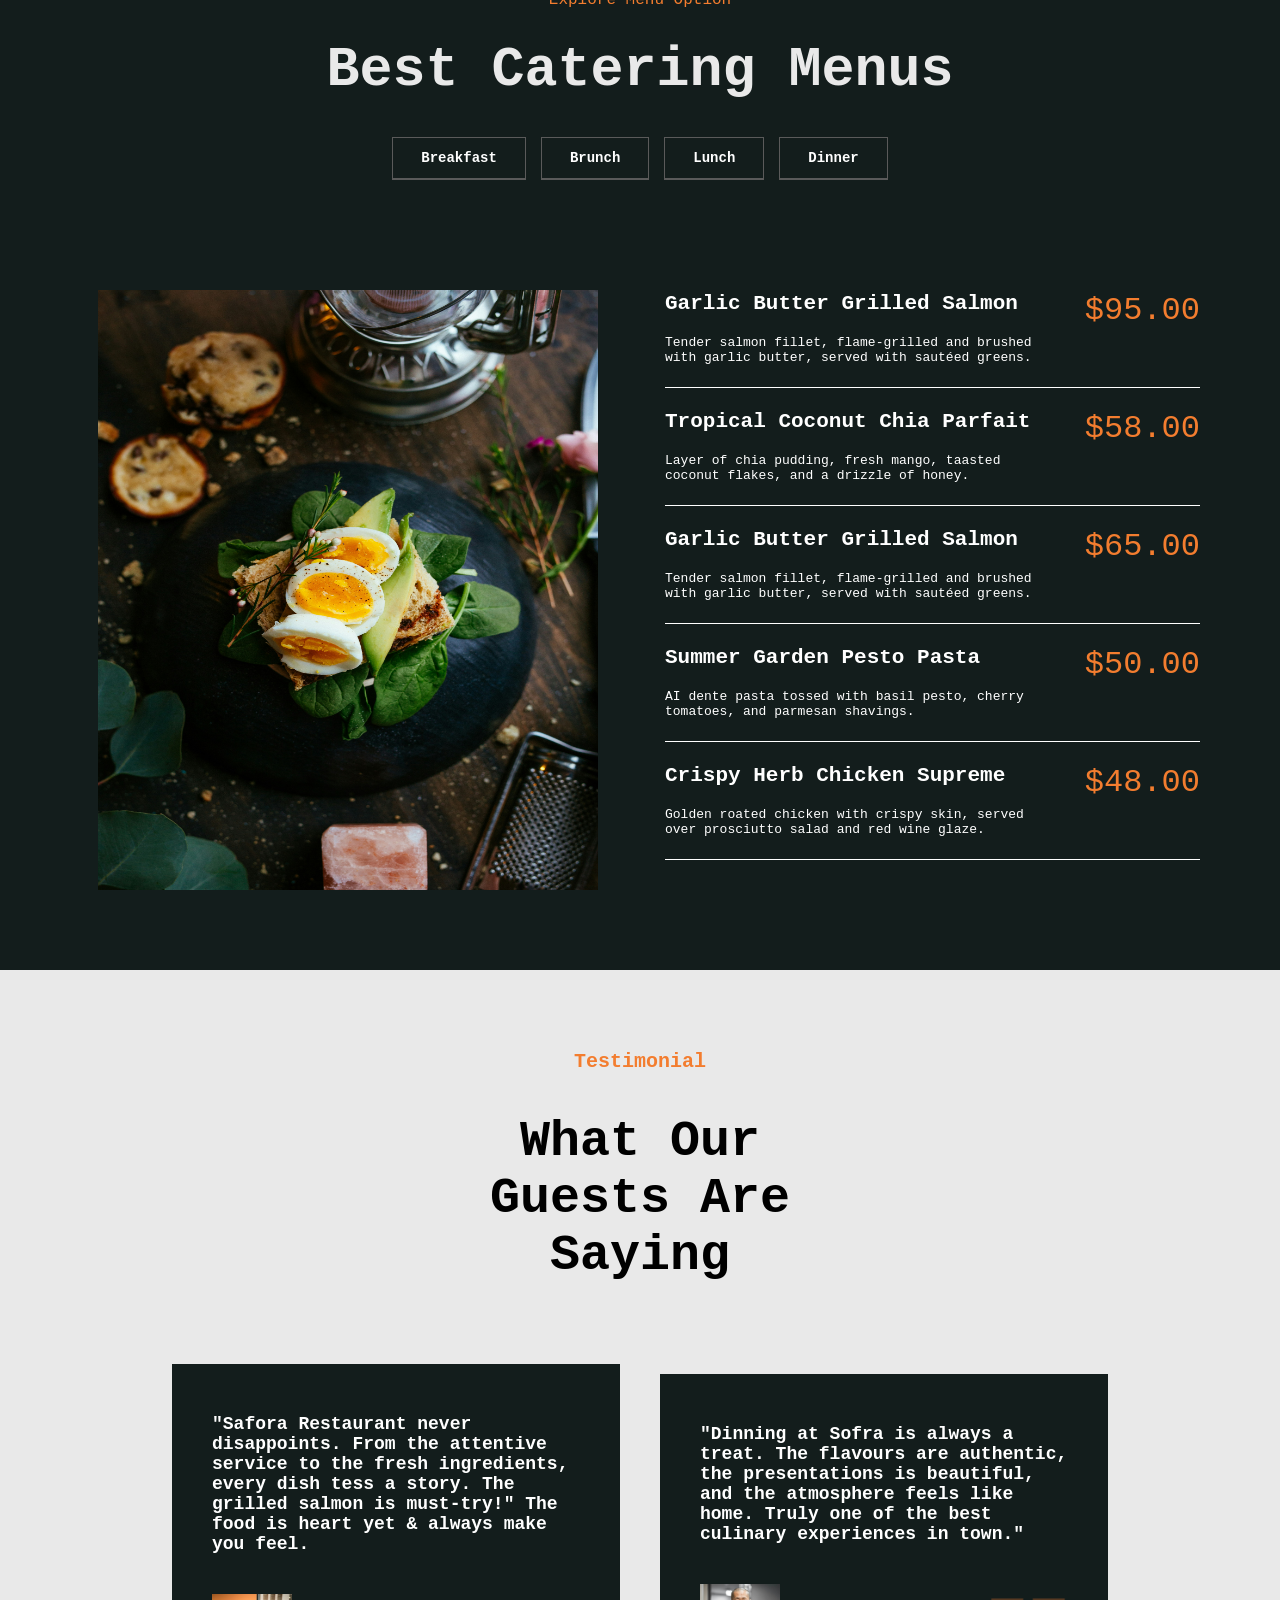
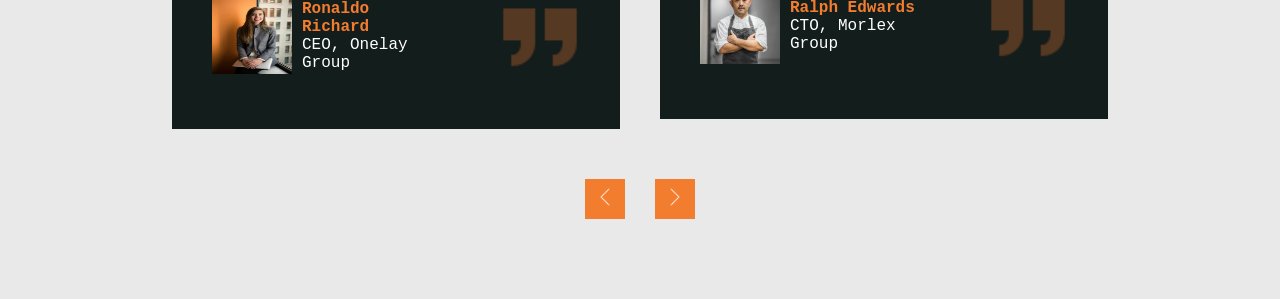
==== commit e297a521: "Update Code" ====
--- a/project1/index.html
+++ b/project1/index.html
@@ -406,12 +406,83 @@
             <!-- right side menu items end -->
         </div>
         <!-- menu content section end -->
-        <!-- future section ke liye placeholder -->
-        <div class="section4"></div>
-        <!-- future section ke liye placeholder -->
-        <div class="section5"></div>
-    </div>
-    <!-- ================= MENU SECTION END ================= -->
+    </div>
+
+    <div class="fifth">
+        <div class="fifth-container">
+            <div class="heading">
+                <p>Testimonial</p>
+            </div>
+            <div class="what-says">
+                What Our Guests Are Saying
+            </div>
+            <div class="cardContainer">
+                <div class="card card1">
+                    <div class="heading">
+                        <h1>"Safora Restaurant never disappoints. From the attentive service to the fresh ingredients,
+                            every dish tess a story. The grilled salmon is must-try!" The food is heart yet & always
+                            make you feel.</h1>
+                    </div>
+                    <div class="client">
+
+                        <div class="client-info">
+                            <div class="client-img">
+                                <img src="person1.jpg" alt="">
+                            </div>
+                            <div class="name-spec">
+                                <div class="client-name">Ronaldo Richard</div>
+                                <div class="client-specs">
+                                    CEO, Onelay Group
+                                </div>
+                            </div>
+                        </div>
+
+                        <div class="quote">
+                            <img src="icon.png" alt="">
+                        </div>
+                    </div>
+                </div>
+                <div class="card card2">
+                    <div class="heading">
+                        <h1>"Dinning at Sofra is always a treat. The flavours are authentic, the presentations is
+                            beautiful, and the atmosphere feels like home. Truly one of the best culinary experiences in
+                            town."</h1>
+                    </div>
+                    <div class="client">
+
+                        <div class="client-info">
+                            <div class="client-img">
+                                <img src="person2.jpg" alt="">
+                            </div>
+                            <div class="name-spec">
+                                <div class="client-name">Ralph Edwards</div>
+                                <div class="client-specs">
+                                    CTO, Morlex Group
+                                </div>
+                            </div>
+                        </div>
+
+                        <div class="quote">
+                            <img src="icon.png" alt="">
+                        </div>
+                    </div>
+                </div>
+            </div>
+            <div class="next-prev-btn">
+                <div class="previous">
+                    <button class="prev-btn">
+                        <img src="previous.png" alt="">
+                    </button>
+                </div>
+                <div class="next">
+                    <button class="next-btn">
+                        <img src="next.png" alt="">
+                    </button>
+                </div>
+                
+            </div>
+
+        </div>
     </div>
 </body>
 
--- a/project1/style.css
+++ b/project1/style.css
@@ -807,7 +807,7 @@
     flex-direction: column;
     min-height: 700px;
     width: 100%;
-    padding: 80px 150px;
+    padding: 80px;
 }
 
 
@@ -937,4 +937,238 @@
 .section3-grid1 .content-price h1 {
     color: var(--dark-orange);
     font-weight: 100;
+}
+
+@media (max-width:1120px) {
+    .fourth {
+        background-color: var(--gray-green);
+        display: flex;
+        flex-direction: column;
+        min-height: 700px;
+        width: 100%;
+        padding: 80px 10px;
+    }
+
+    .section3 .left {
+        display: none;
+    }
+
+    .section3 .right {
+        width: 100%;
+        padding: 0 40px;
+    }
+
+    .section3 {
+        margin-top: 40px;
+    }
+
+    .section3-grid1 .content h3 {
+        font-size: 3vw;
+    }
+
+    .section3-grid1 .content p {
+        font-size: 2vw;
+    }
+
+}
+
+@media (max-width:800px) {
+    .right .section3-grid1 {
+        width: 100%;
+        display: flex;
+        flex-direction: column;
+        gap: 10px;
+    }
+
+    .section3-grid1 .content-price {
+        order: -1;
+    }
+
+    .section3-grid1 .content h3 {
+        font-size: 6vw;
+    }
+
+    .section3-grid1 .content p {
+        font-size: 4vw;
+    }
+
+    .section3-grid1 .content {
+        width: 100%;
+    }
+
+    .section3-grid1 .content-price h1 {
+        font-size: 6vw;
+    }
+
+    .section2 {
+        display: grid;
+        grid-template-columns: 1fr 1fr;
+        grid-template-rows: 1fr 1fr;
+        gap: 15px;
+        width: 50%;
+        align-self: center;
+    }
+
+    .section2 .section-grid1 {
+        /* padding: 12px 28px; */
+        text-align: center;
+        font-size: 3vw;
+    }
+
+    .section1 h1 {
+        font-size: 7vw;
+    }
+
+    .section1 p {
+        font-size: 4vw;
+    }
+
+    .section3 .right {
+        width: 100%;
+        padding: 0 10px;
+    }
+}
+
+.fifth {
+    background-color: var(--white);
+    min-height: 700px;
+    width: 100%;
+    padding: 80px;
+}
+
+.fifth-container {
+    display: flex;
+    align-items: center;
+    justify-content: center;
+    flex-direction: column;
+    width: 100%;
+}
+
+.fifth-container .heading p {
+    color: var(--dark-orange);
+    font-weight: bold;
+    font-size: 20px;
+    margin-bottom: 40px;
+}
+
+.what-says {
+    font-size: 50px;
+    font-weight: 600;
+    width: 40%;
+    text-align: center;
+    margin-bottom: 80px;
+}
+
+.cardContainer {
+    display: flex;
+    align-items: center;
+    justify-content: center;
+    width: 100%;
+    gap: 40px;
+}
+
+.card {
+    background-color: var(--gray-green);
+    color: white;
+    padding: 50px 40px;
+    width: 40%;
+}
+
+.card .heading h1 {
+    font-size: 18px;
+}
+
+.client {
+    display: flex;
+    align-items: center;
+    justify-content: space-between;
+    margin-top: 40px;
+}
+
+.client-info {
+    display: flex;
+    align-items: center;
+    gap: 10px;
+    width: 60%;
+}
+
+.client-img img {
+    width: 80px;
+    height: 80px;
+}
+
+.client-name {
+    color: var(--dark-orange);
+    font-weight: bold;
+}
+
+.quote img {
+    width: 80px;
+    height: 80px;
+}
+
+.next-prev-btn {
+    display: flex;
+    width: 100%;
+    align-items: center;
+    justify-content: center;
+    gap: 30px;
+    margin-top: 50px;
+}
+
+.next button,
+.previous button {
+    background-color: #F37D2F;
+    width: 40px;
+    height: 40px;
+    padding: 0;
+}
+
+.next img,
+.previous img {
+    object-fit: contain;
+    width: 20px;
+    height: 20px;
+}
+
+@media (max-width:1120px) {
+    .card2 {
+        display: none;
+    }
+
+    .card {
+        width: 100%;
+    }
+    .what-says{
+        width: 100%;
+        font-size: 7vw;
+        margin-bottom: 40px;
+    }
+}
+@media (max-width:800px) {
+     .card2 {
+        display: none;
+    }
+
+    .card {
+        width: 100%;
+    }
+    .quote{
+        display: none;
+    }
+    .client-info{
+        width: 100%;
+    }
+    .card {
+    padding: 20px 10px;
+}
+.fifth {
+    
+    padding: 20px;
+}
+.what-says{
+    width: 100%;
+    margin-bottom: 10px;
+    font-size: 7vw;
+}
 }
